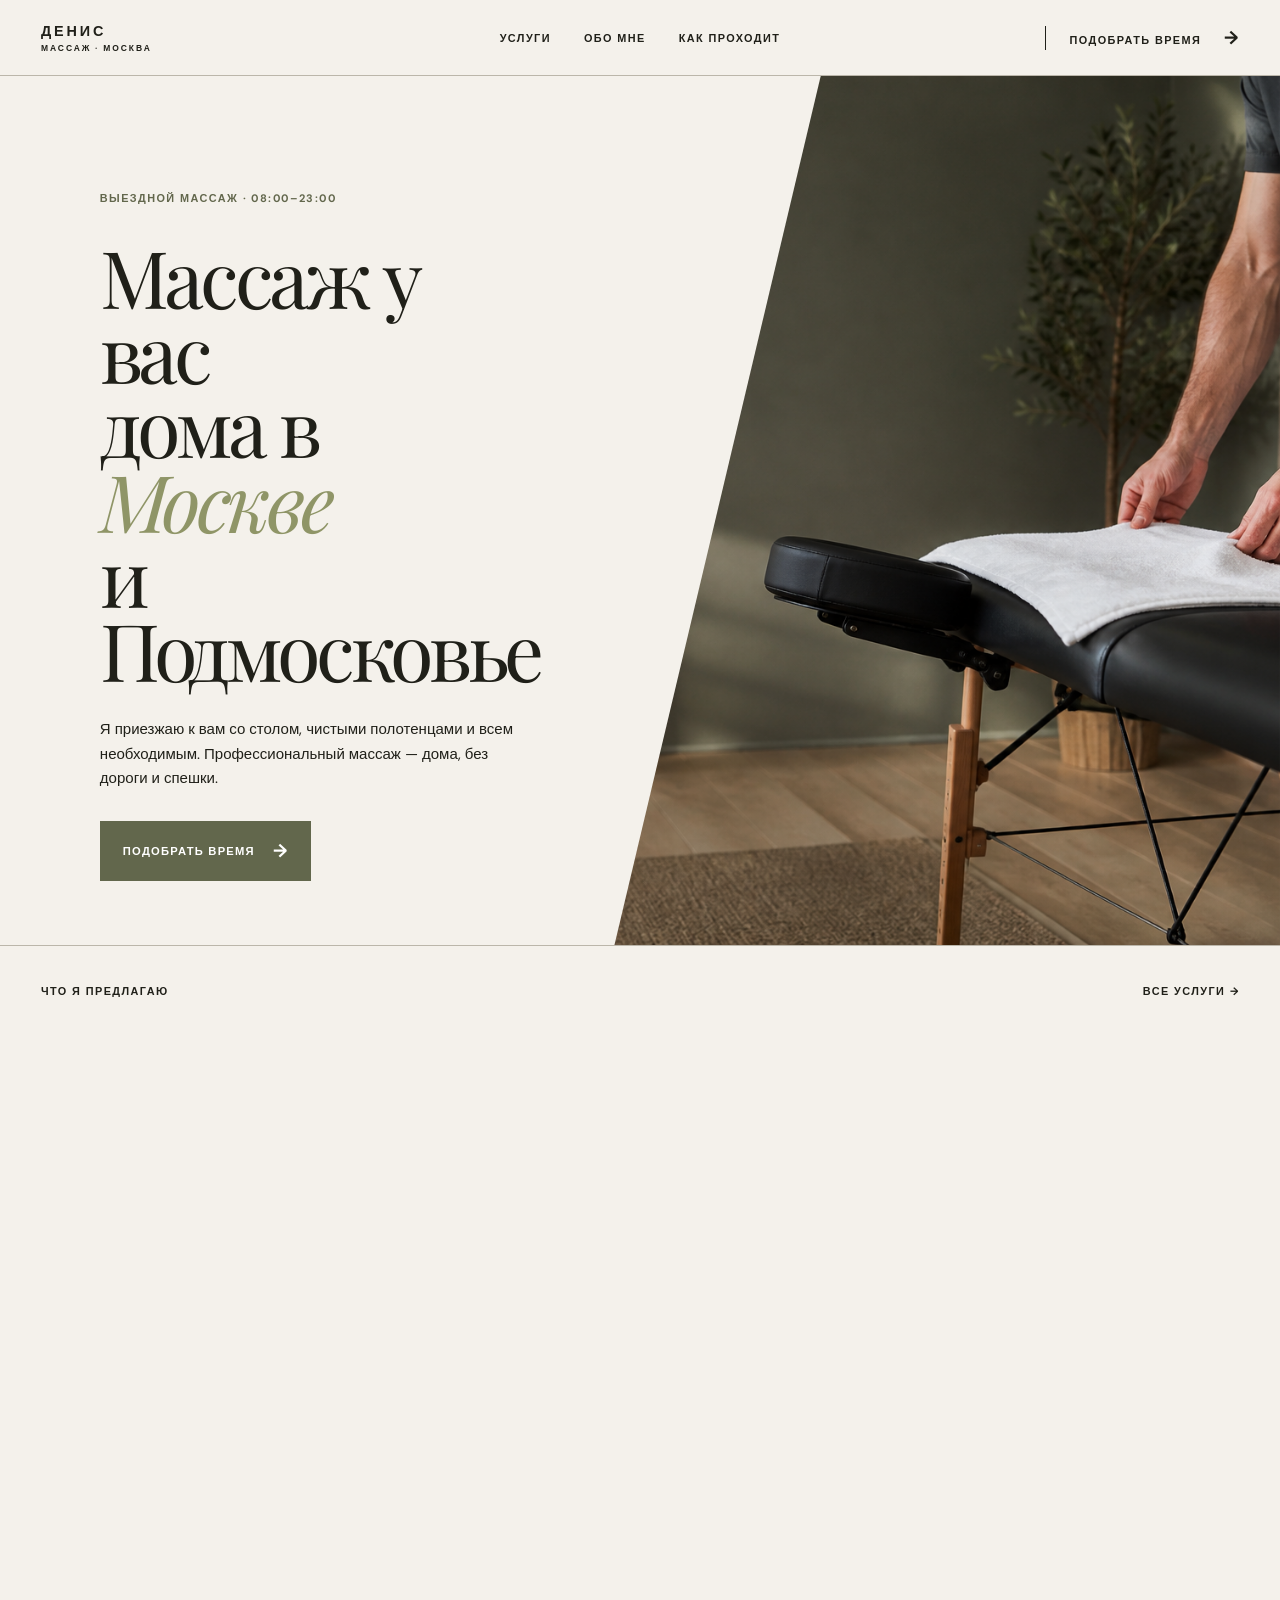
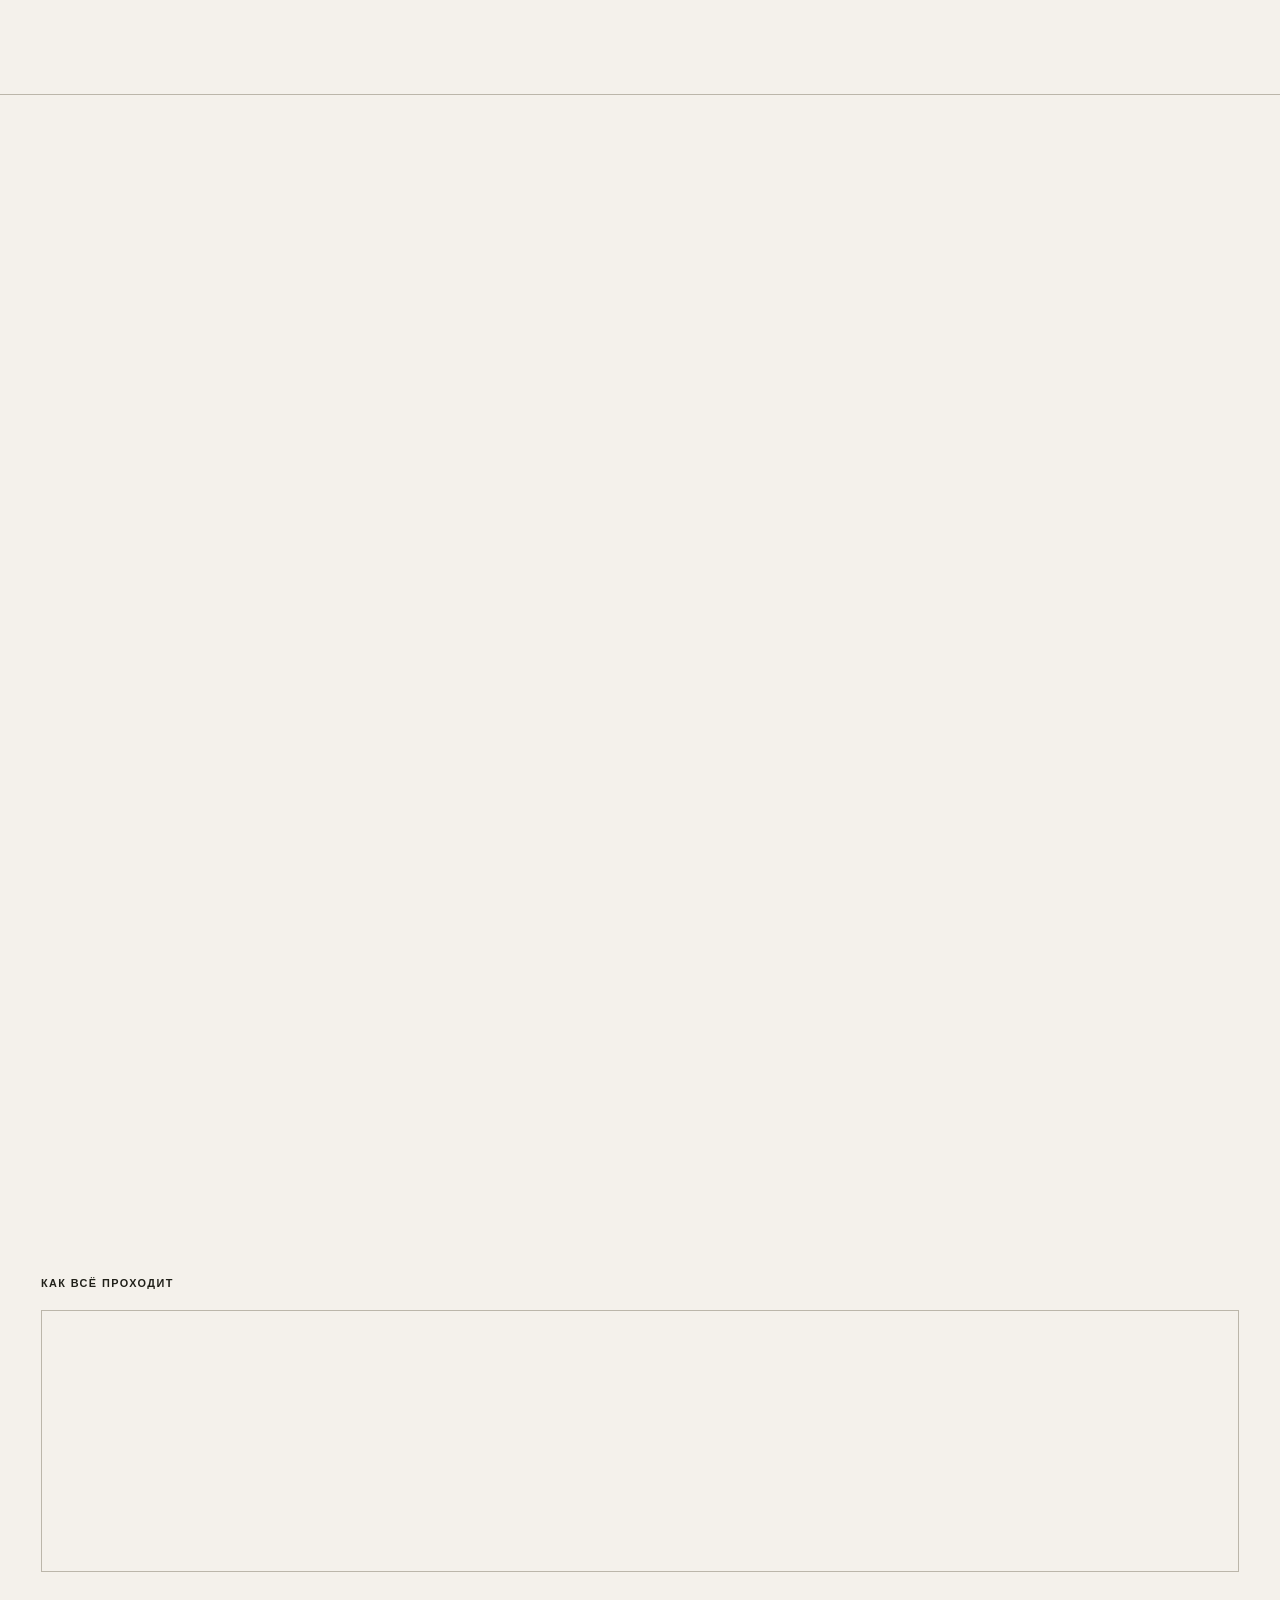
==== index.html @ c34b3ae1 "Publish Denis massage landing page" ====
<!DOCTYPE html>
<html lang="ru">
<head>
  <meta charset="UTF-8">
  <meta name="viewport" content="width=device-width, initial-scale=1.0">
  <meta http-equiv="refresh" content="0; url=variants/v4/">
  <title>Денис — массаж с выездом по Москве</title>
  <link rel="preconnect" href="https://fonts.googleapis.com">
  <link rel="preconnect" href="https://fonts.gstatic.com" crossorigin>
  <link href="https://fonts.googleapis.com/css2?family=Inter:wght@300;400;500;600&display=swap" rel="stylesheet">
  <style>
    * {
      margin: 0;
      padding: 0;
      box-sizing: border-box;
    }

    body {
      font-family: 'Inter', -apple-system, BlinkMacSystemFont, sans-serif;
      background: #F5F1ED;
      min-height: 100vh;
      display: flex;
      align-items: center;
      justify-content: center;
      padding: 2rem;
    }

    .container {
      max-width: 1200px;
      width: 100%;
    }

    .header {
      text-align: center;
      margin-bottom: 4rem;
    }

    .header h1 {
      font-size: clamp(2rem, 5vw, 3.5rem);
      font-weight: 300;
      letter-spacing: -0.02em;
      margin-bottom: 1rem;
      color: #2C2C2C;
    }

    .header p {
      font-size: 1.1rem;
      color: #6B6B6B;
      line-height: 1.6;
    }

    .variants-grid {
      display: grid;
      grid-template-columns: repeat(auto-fit, minmax(320px, 1fr));
      gap: 2rem;
      margin-bottom: 3rem;
    }

    .variant-card {
      background: white;
      border-radius: 20px;
      overflow: hidden;
      box-shadow: 0 4px 24px rgba(0, 0, 0, 0.08);
      transition: transform 0.3s cubic-bezier(.22,1,.36,1), box-shadow 0.3s cubic-bezier(.22,1,.36,1);
      text-decoration: none;
      color: inherit;
    }

    .variant-card:hover {
      transform: translateY(-8px);
      box-shadow: 0 12px 40px rgba(0, 0, 0, 0.12);
    }

    .variant-preview {
      width: 100%;
      height: 240px;
      background: linear-gradient(135deg, #7A9B8E 0%, #5F7D71 100%);
      display: flex;
      align-items: center;
      justify-content: center;
      position: relative;
      overflow: hidden;
    }

    .variant-preview::before {
      content: '';
      position: absolute;
      inset: 0;
      background: url('data:image/svg+xml,<svg width="100" height="100" xmlns="http://www.w3.org/2000/svg"><rect width="100" height="100" fill="none" stroke="rgba(255,255,255,0.1)" stroke-width="2"/></svg>');
      opacity: 0.3;
    }

    .variant-number {
      font-size: 5rem;
      font-weight: 300;
      color: white;
      opacity: 0.9;
      position: relative;
      z-index: 1;
    }

    .variant-info {
      padding: 2rem;
    }

    .variant-title {
      font-size: 1.5rem;
      font-weight: 600;
      margin-bottom: 0.5rem;
      color: #2C2C2C;
    }

    .variant-description {
      font-size: 0.95rem;
      color: #6B6B6B;
      line-height: 1.6;
      margin-bottom: 1.5rem;
    }

    .variant-features {
      display: flex;
      flex-wrap: wrap;
      gap: 0.5rem;
    }

    .feature-tag {
      padding: 0.4rem 0.8rem;
      background: #E8E3DD;
      border-radius: 999px;
      font-size: 0.75rem;
      font-weight: 500;
      color: #2C2C2C;
    }

    .footer-note {
      text-align: center;
      color: #9A9A9A;
      font-size: 0.9rem;
    }

    .footer-note a {
      color: #7A9B8E;
      text-decoration: none;
      font-weight: 500;
    }

    .footer-note a:hover {
      text-decoration: underline;
    }

    @media (max-width: 768px) {
      .variants-grid {
        grid-template-columns: 1fr;
      }
    }
  </style>
</head>
<body>
  <p style="font-family: sans-serif; padding: 24px;">Открываю сайт Дениса… <a href="variants/v4/">Перейти, если страница не открылась автоматически</a></p>
  <div class="container">
    <div class="header">
      <h1>Массаж на дому — Москва</h1>
      <p>Выберите один из трёх вариантов дизайна сайта.<br>Каждый вариант принципиально отличается по композиции и подаче.</p>
    </div>

    <div class="variants-grid">
      <a href="variants/v4/index.html" class="variant-card">
        <div class="variant-preview" style="background: linear-gradient(135deg, rgba(32,32,25,.25), rgba(32,32,25,.05)), url('assets/denis-massage/hero-01.png'); background-size: cover; background-position: center;">
          <div class="variant-number">V4</div>
        </div>
        <div class="variant-info">
          <h3 class="variant-title">Редакционный массаж</h3>
          <p class="variant-description">Новый вариант по композиции референса: светлая сетка, тонкие линии и выразительная типографика.</p>
          <div class="variant-features"><span class="feature-tag">Новая страница</span><span class="feature-tag">Редакционная сетка</span></div>
        </div>
      </a>
      <!-- Variant 1 -->
      <a href="variants/v1/index.html" class="variant-card">
        <div class="variant-preview" style="background: linear-gradient(135deg, rgba(0,0,0,0.4) 0%, rgba(0,0,0,0.2) 100%), url('https://images.unsplash.com/photo-1544161515-4ab6ce6db874?w=600&q=80'); background-size: cover; background-position: center;">
          <div class="variant-number">V1</div>
        </div>
        <div class="variant-info">
          <h3 class="variant-title">Природа и спокойствие</h3>
          <p class="variant-description">Full-screen hero с залипающим фоном, текст в углу, glassmorphism карточки. Акцент на природу и расслабление.</p>
          <div class="variant-features">
            <span class="feature-tag">Hero 180vh</span>
            <span class="feature-tag">Glassmorphism</span>
            <span class="feature-tag">Progress dots</span>
            <span class="feature-tag">Минимализм</span>
          </div>
        </div>
      </a>

      <!-- Variant 2 -->
      <a href="variants/v2/index.html" class="variant-card">
        <div class="variant-preview" style="background: #7A9B8E;">
          <div class="variant-number">V2</div>
        </div>
        <div class="variant-info">
          <h3 class="variant-title">Динамичная сетка</h3>
          <p class="variant-description">Bento-grid hero, карточная структура, testimonial marquee. Современный и энергичный подход с акцентом на визуал.</p>
          <div class="variant-features">
            <span class="feature-tag">Bento Grid</span>
            <span class="feature-tag">Fixed Header</span>
            <span class="feature-tag">Marquee</span>
            <span class="feature-tag">Динамика</span>
          </div>
        </div>
      </a>

      <!-- Variant 3 -->
      <a href="variants/v3/index.html" class="variant-card">
        <div class="variant-preview" style="background: linear-gradient(135deg, #D4B896 0%, #7A9B8E 100%);">
          <div class="variant-number">V3</div>
        </div>
        <div class="variant-info">
          <h3 class="variant-title">Элегантная типографика</h3>
          <p class="variant-description">Split-screen hero, крупная типографика, чистые линии. Премиальный и утончённый дизайн с фокусом на текст.</p>
          <div class="variant-features">
            <span class="feature-tag">Split Hero</span>
            <span class="feature-tag">Pills Nav</span>
            <span class="feature-tag">Timeline</span>
            <span class="feature-tag">Элегантность</span>
          </div>
        </div>
      </a>
    </div>

    <div class="footer-note">
      <p>Все варианты следуют единой <a href="DESIGN.md">дизайн-системе</a> и <a href="PRODUCT.md">продуктовой стратегии</a></p>
    </div>
  </div>
</body>
</html>
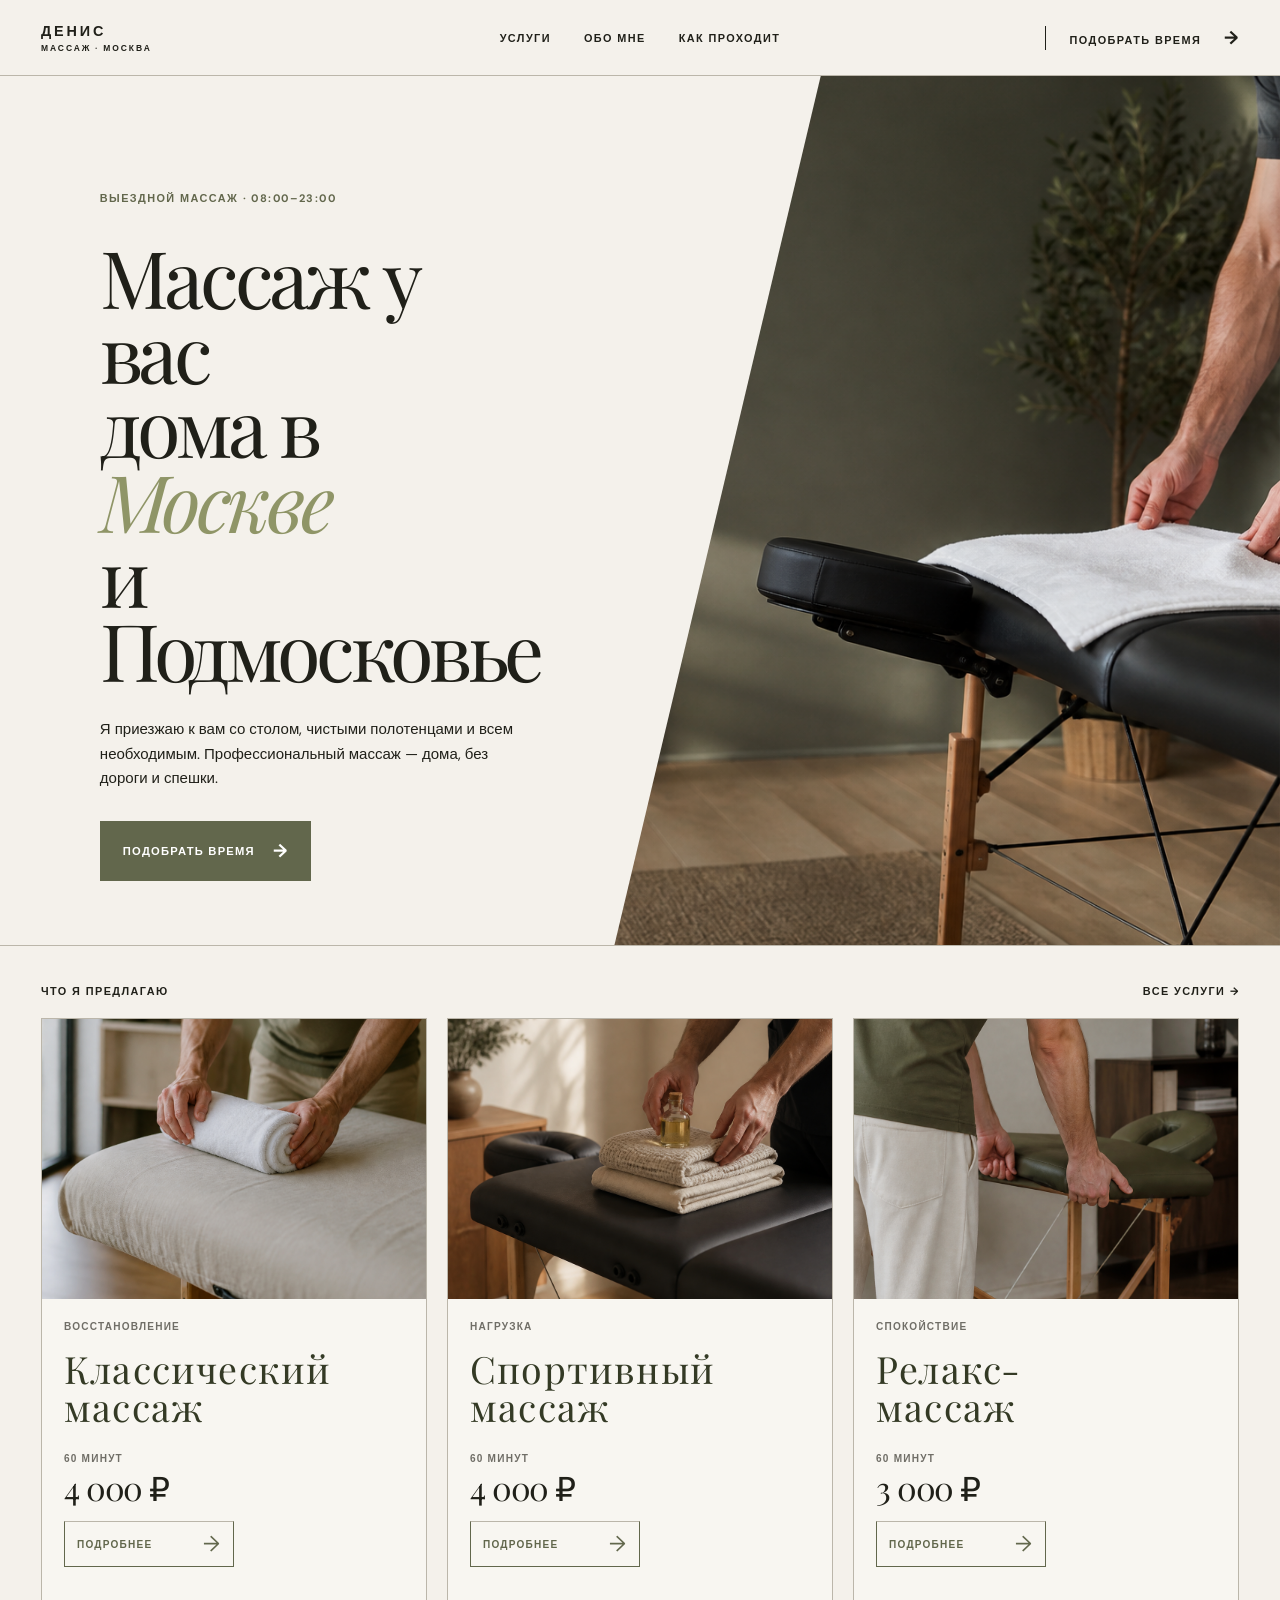
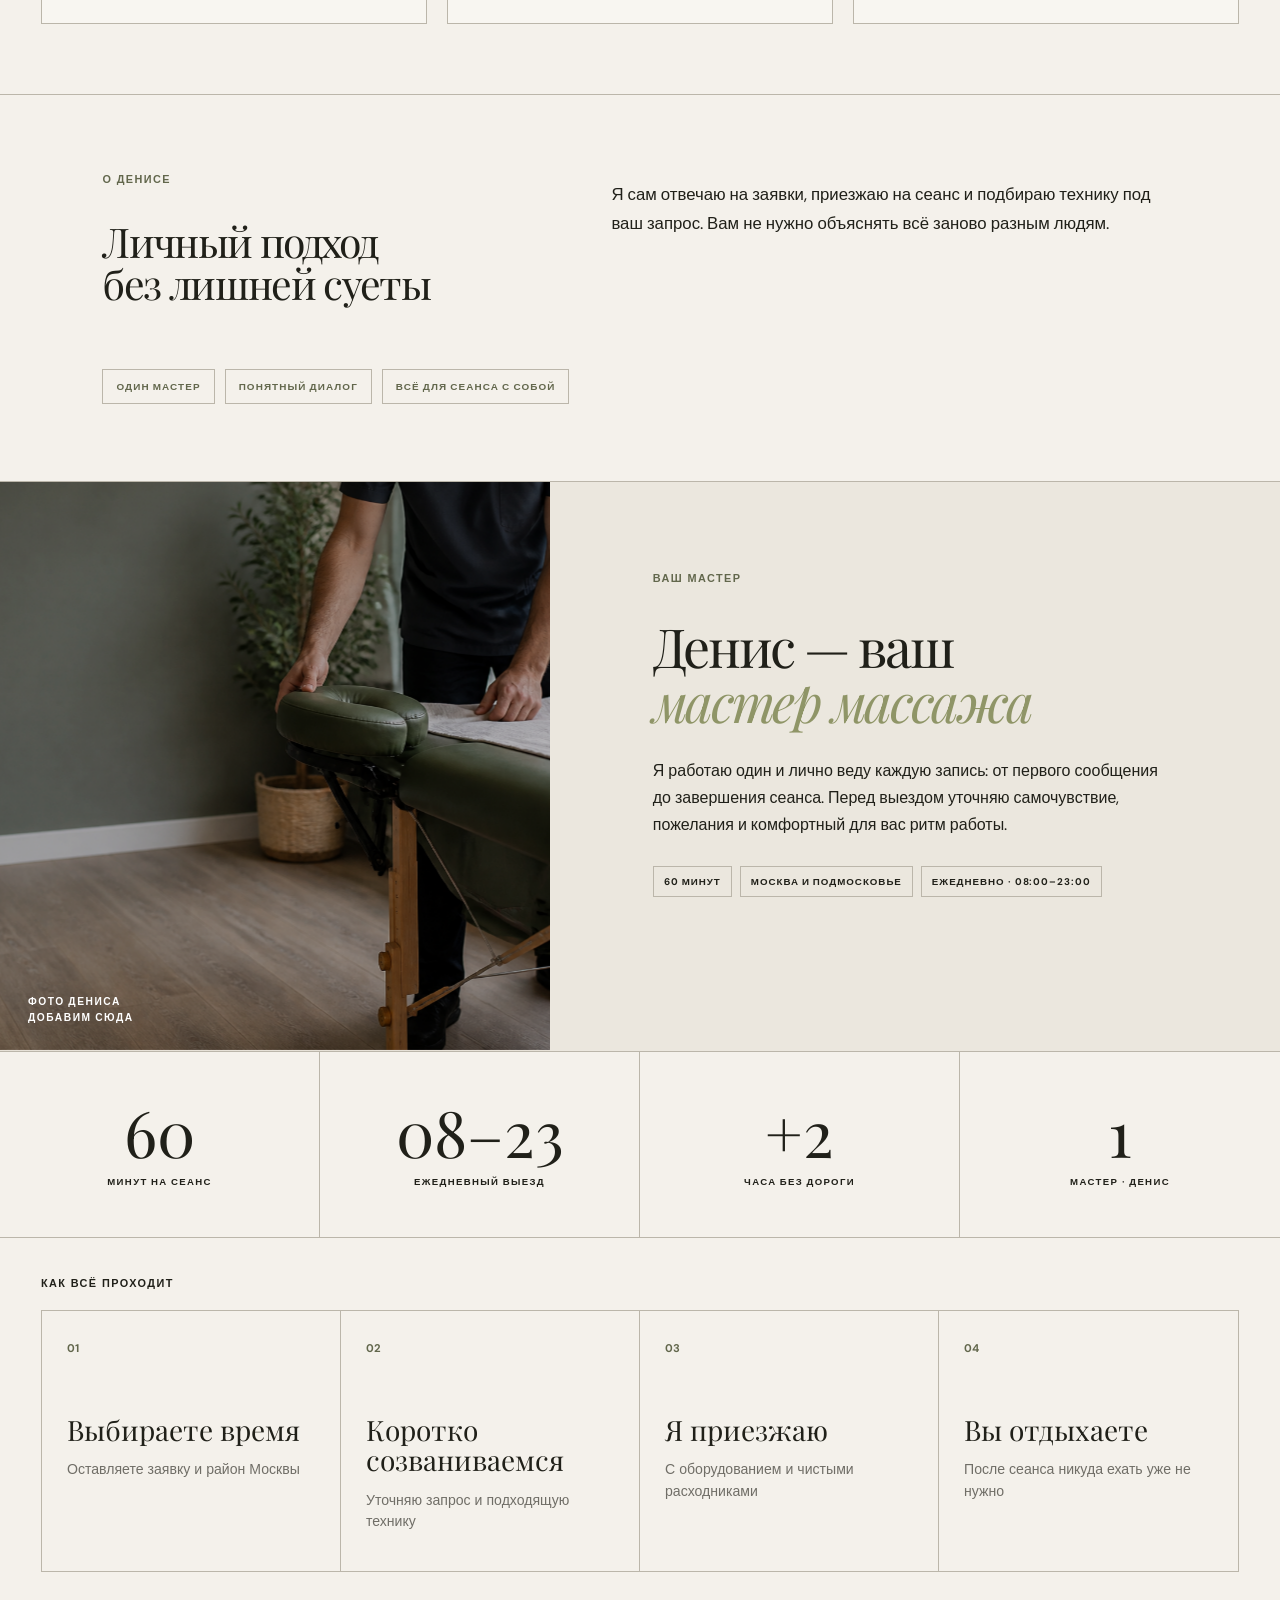
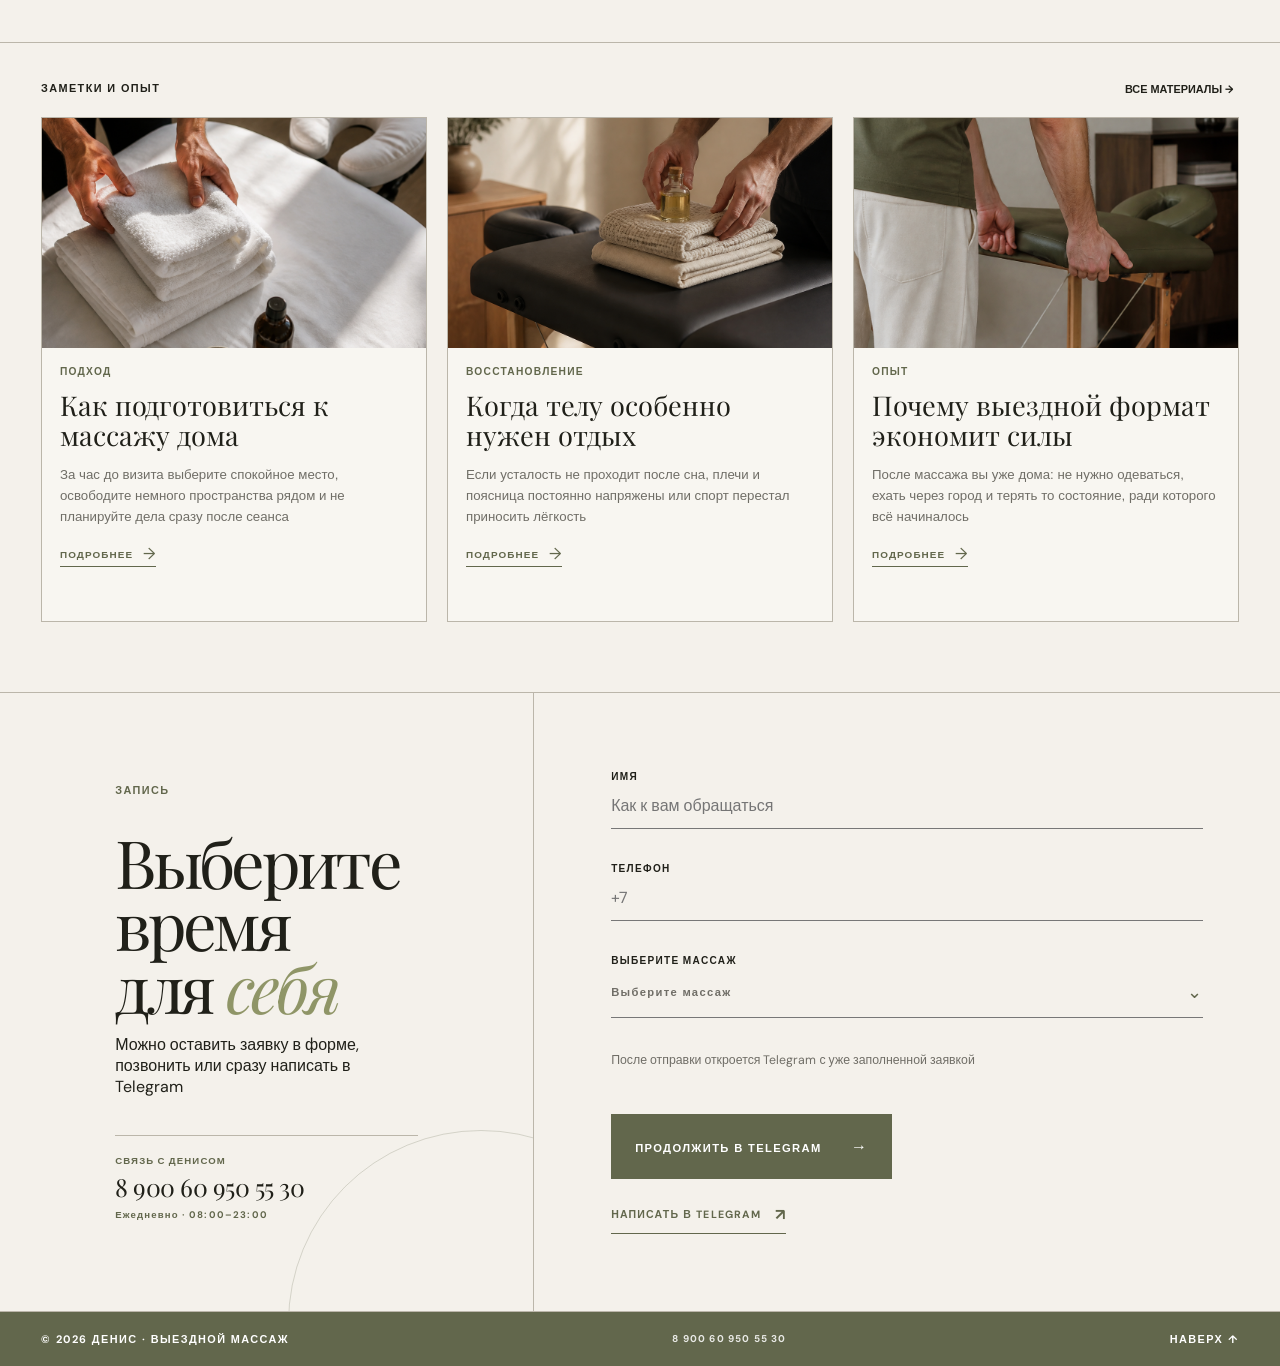
==== commit b3992b98: "Open the main V4 site from the public URL" ====
--- a/index.html
+++ b/index.html
@@ -4,231 +4,12 @@
   <meta charset="UTF-8">
   <meta name="viewport" content="width=device-width, initial-scale=1.0">
   <meta http-equiv="refresh" content="0; url=variants/v4/">
-  <title>Денис — массаж с выездом по Москве</title>
-  <link rel="preconnect" href="https://fonts.googleapis.com">
-  <link rel="preconnect" href="https://fonts.gstatic.com" crossorigin>
-  <link href="https://fonts.googleapis.com/css2?family=Inter:wght@300;400;500;600&display=swap" rel="stylesheet">
-  <style>
-    * {
-      margin: 0;
-      padding: 0;
-      box-sizing: border-box;
-    }
-
-    body {
-      font-family: 'Inter', -apple-system, BlinkMacSystemFont, sans-serif;
-      background: #F5F1ED;
-      min-height: 100vh;
-      display: flex;
-      align-items: center;
-      justify-content: center;
-      padding: 2rem;
-    }
-
-    .container {
-      max-width: 1200px;
-      width: 100%;
-    }
-
-    .header {
-      text-align: center;
-      margin-bottom: 4rem;
-    }
-
-    .header h1 {
-      font-size: clamp(2rem, 5vw, 3.5rem);
-      font-weight: 300;
-      letter-spacing: -0.02em;
-      margin-bottom: 1rem;
-      color: #2C2C2C;
-    }
-
-    .header p {
-      font-size: 1.1rem;
-      color: #6B6B6B;
-      line-height: 1.6;
-    }
-
-    .variants-grid {
-      display: grid;
-      grid-template-columns: repeat(auto-fit, minmax(320px, 1fr));
-      gap: 2rem;
-      margin-bottom: 3rem;
-    }
-
-    .variant-card {
-      background: white;
-      border-radius: 20px;
-      overflow: hidden;
-      box-shadow: 0 4px 24px rgba(0, 0, 0, 0.08);
-      transition: transform 0.3s cubic-bezier(.22,1,.36,1), box-shadow 0.3s cubic-bezier(.22,1,.36,1);
-      text-decoration: none;
-      color: inherit;
-    }
-
-    .variant-card:hover {
-      transform: translateY(-8px);
-      box-shadow: 0 12px 40px rgba(0, 0, 0, 0.12);
-    }
-
-    .variant-preview {
-      width: 100%;
-      height: 240px;
-      background: linear-gradient(135deg, #7A9B8E 0%, #5F7D71 100%);
-      display: flex;
-      align-items: center;
-      justify-content: center;
-      position: relative;
-      overflow: hidden;
-    }
-
-    .variant-preview::before {
-      content: '';
-      position: absolute;
-      inset: 0;
-      background: url('data:image/svg+xml,<svg width="100" height="100" xmlns="http://www.w3.org/2000/svg"><rect width="100" height="100" fill="none" stroke="rgba(255,255,255,0.1)" stroke-width="2"/></svg>');
-      opacity: 0.3;
-    }
-
-    .variant-number {
-      font-size: 5rem;
-      font-weight: 300;
-      color: white;
-      opacity: 0.9;
-      position: relative;
-      z-index: 1;
-    }
-
-    .variant-info {
-      padding: 2rem;
-    }
-
-    .variant-title {
-      font-size: 1.5rem;
-      font-weight: 600;
-      margin-bottom: 0.5rem;
-      color: #2C2C2C;
-    }
-
-    .variant-description {
-      font-size: 0.95rem;
-      color: #6B6B6B;
-      line-height: 1.6;
-      margin-bottom: 1.5rem;
-    }
-
-    .variant-features {
-      display: flex;
-      flex-wrap: wrap;
-      gap: 0.5rem;
-    }
-
-    .feature-tag {
-      padding: 0.4rem 0.8rem;
-      background: #E8E3DD;
-      border-radius: 999px;
-      font-size: 0.75rem;
-      font-weight: 500;
-      color: #2C2C2C;
-    }
-
-    .footer-note {
-      text-align: center;
-      color: #9A9A9A;
-      font-size: 0.9rem;
-    }
-
-    .footer-note a {
-      color: #7A9B8E;
-      text-decoration: none;
-      font-weight: 500;
-    }
-
-    .footer-note a:hover {
-      text-decoration: underline;
-    }
-
-    @media (max-width: 768px) {
-      .variants-grid {
-        grid-template-columns: 1fr;
-      }
-    }
-  </style>
+  <title>Денис — массаж с выездом по Москве и Подмосковью</title>
+  <script>
+    window.location.replace('./variants/v4/');
+  </script>
 </head>
 <body>
-  <p style="font-family: sans-serif; padding: 24px;">Открываю сайт Дениса… <a href="variants/v4/">Перейти, если страница не открылась автоматически</a></p>
-  <div class="container">
-    <div class="header">
-      <h1>Массаж на дому — Москва</h1>
-      <p>Выберите один из трёх вариантов дизайна сайта.<br>Каждый вариант принципиально отличается по композиции и подаче.</p>
-    </div>
-
-    <div class="variants-grid">
-      <a href="variants/v4/index.html" class="variant-card">
-        <div class="variant-preview" style="background: linear-gradient(135deg, rgba(32,32,25,.25), rgba(32,32,25,.05)), url('assets/denis-massage/hero-01.png'); background-size: cover; background-position: center;">
-          <div class="variant-number">V4</div>
-        </div>
-        <div class="variant-info">
-          <h3 class="variant-title">Редакционный массаж</h3>
-          <p class="variant-description">Новый вариант по композиции референса: светлая сетка, тонкие линии и выразительная типографика.</p>
-          <div class="variant-features"><span class="feature-tag">Новая страница</span><span class="feature-tag">Редакционная сетка</span></div>
-        </div>
-      </a>
-      <!-- Variant 1 -->
-      <a href="variants/v1/index.html" class="variant-card">
-        <div class="variant-preview" style="background: linear-gradient(135deg, rgba(0,0,0,0.4) 0%, rgba(0,0,0,0.2) 100%), url('https://images.unsplash.com/photo-1544161515-4ab6ce6db874?w=600&q=80'); background-size: cover; background-position: center;">
-          <div class="variant-number">V1</div>
-        </div>
-        <div class="variant-info">
-          <h3 class="variant-title">Природа и спокойствие</h3>
-          <p class="variant-description">Full-screen hero с залипающим фоном, текст в углу, glassmorphism карточки. Акцент на природу и расслабление.</p>
-          <div class="variant-features">
-            <span class="feature-tag">Hero 180vh</span>
-            <span class="feature-tag">Glassmorphism</span>
-            <span class="feature-tag">Progress dots</span>
-            <span class="feature-tag">Минимализм</span>
-          </div>
-        </div>
-      </a>
-
-      <!-- Variant 2 -->
-      <a href="variants/v2/index.html" class="variant-card">
-        <div class="variant-preview" style="background: #7A9B8E;">
-          <div class="variant-number">V2</div>
-        </div>
-        <div class="variant-info">
-          <h3 class="variant-title">Динамичная сетка</h3>
-          <p class="variant-description">Bento-grid hero, карточная структура, testimonial marquee. Современный и энергичный подход с акцентом на визуал.</p>
-          <div class="variant-features">
-            <span class="feature-tag">Bento Grid</span>
-            <span class="feature-tag">Fixed Header</span>
-            <span class="feature-tag">Marquee</span>
-            <span class="feature-tag">Динамика</span>
-          </div>
-        </div>
-      </a>
-
-      <!-- Variant 3 -->
-      <a href="variants/v3/index.html" class="variant-card">
-        <div class="variant-preview" style="background: linear-gradient(135deg, #D4B896 0%, #7A9B8E 100%);">
-          <div class="variant-number">V3</div>
-        </div>
-        <div class="variant-info">
-          <h3 class="variant-title">Элегантная типографика</h3>
-          <p class="variant-description">Split-screen hero, крупная типографика, чистые линии. Премиальный и утончённый дизайн с фокусом на текст.</p>
-          <div class="variant-features">
-            <span class="feature-tag">Split Hero</span>
-            <span class="feature-tag">Pills Nav</span>
-            <span class="feature-tag">Timeline</span>
-            <span class="feature-tag">Элегантность</span>
-          </div>
-        </div>
-      </a>
-    </div>
-
-    <div class="footer-note">
-      <p>Все варианты следуют единой <a href="DESIGN.md">дизайн-системе</a> и <a href="PRODUCT.md">продуктовой стратегии</a></p>
-    </div>
-  </div>
+  <p>Открываю сайт Дениса… <a href="variants/v4/">Перейти к сайту</a></p>
 </body>
 </html>
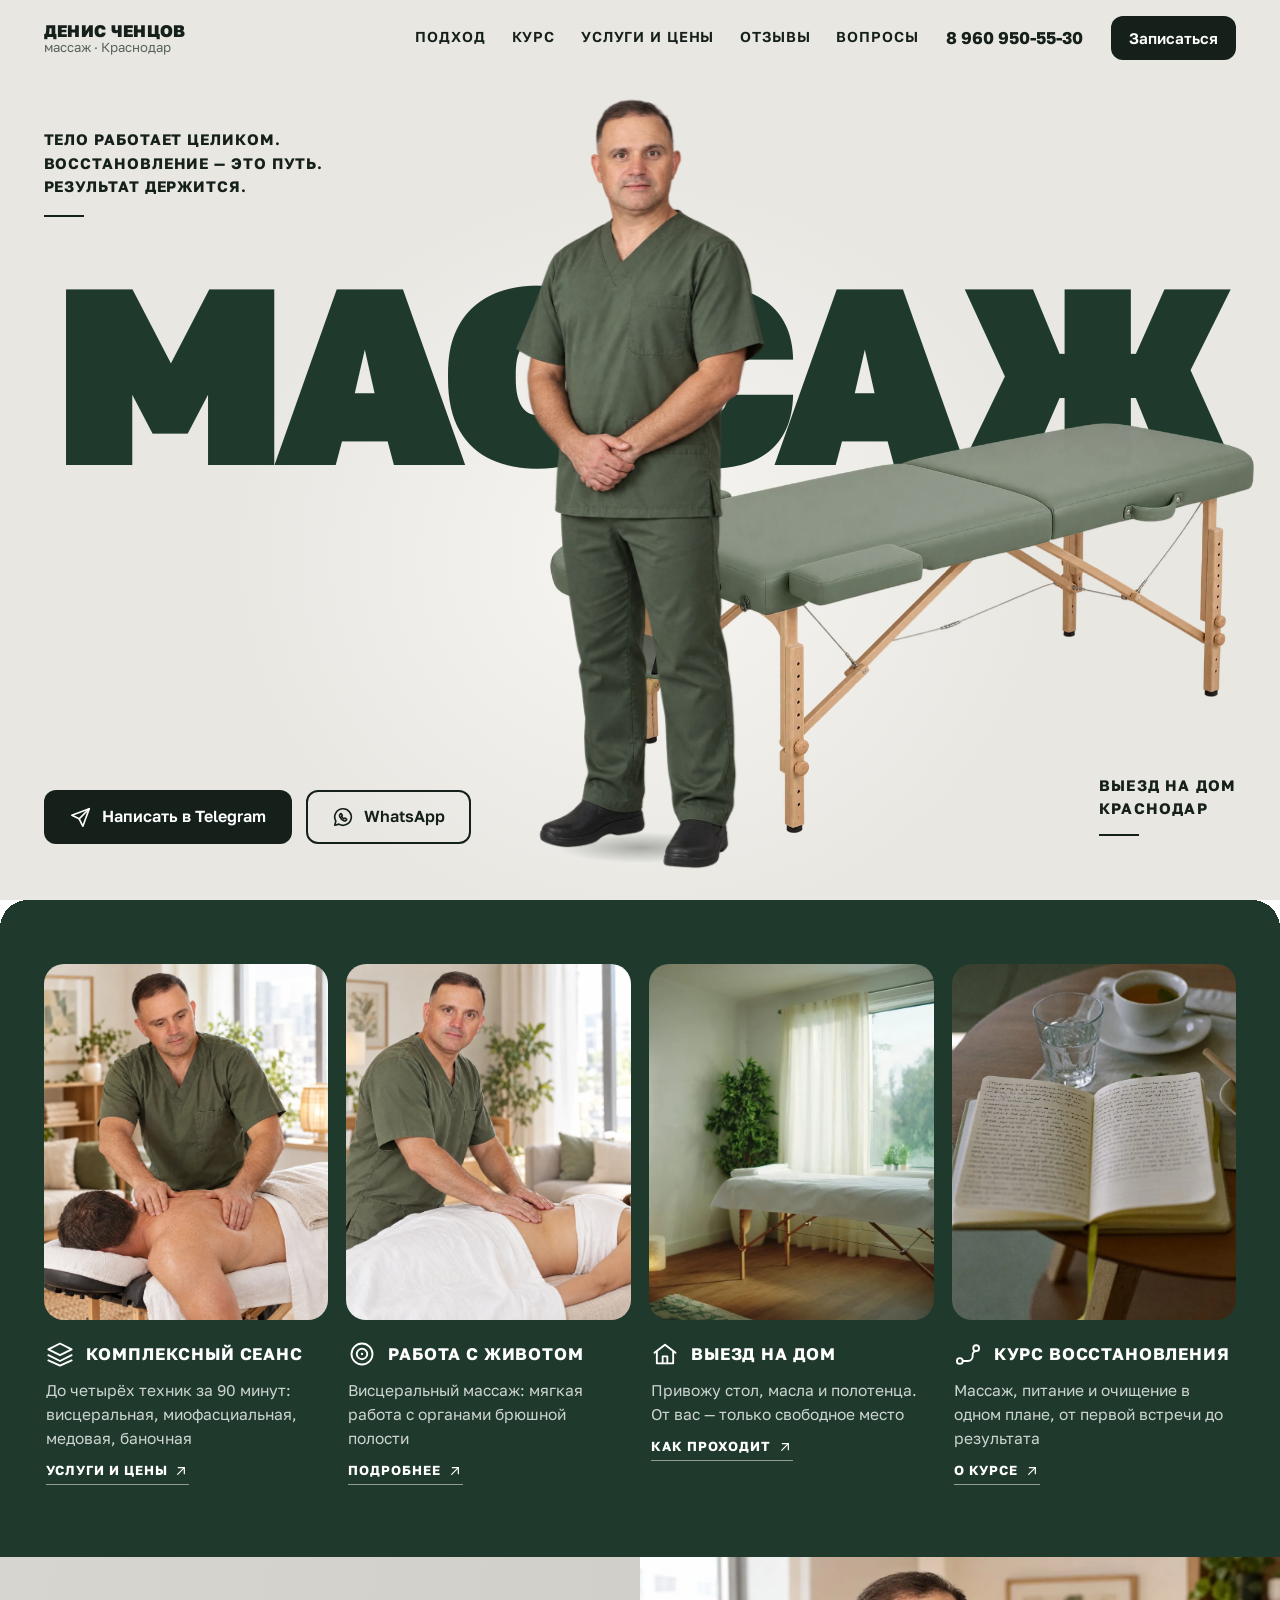
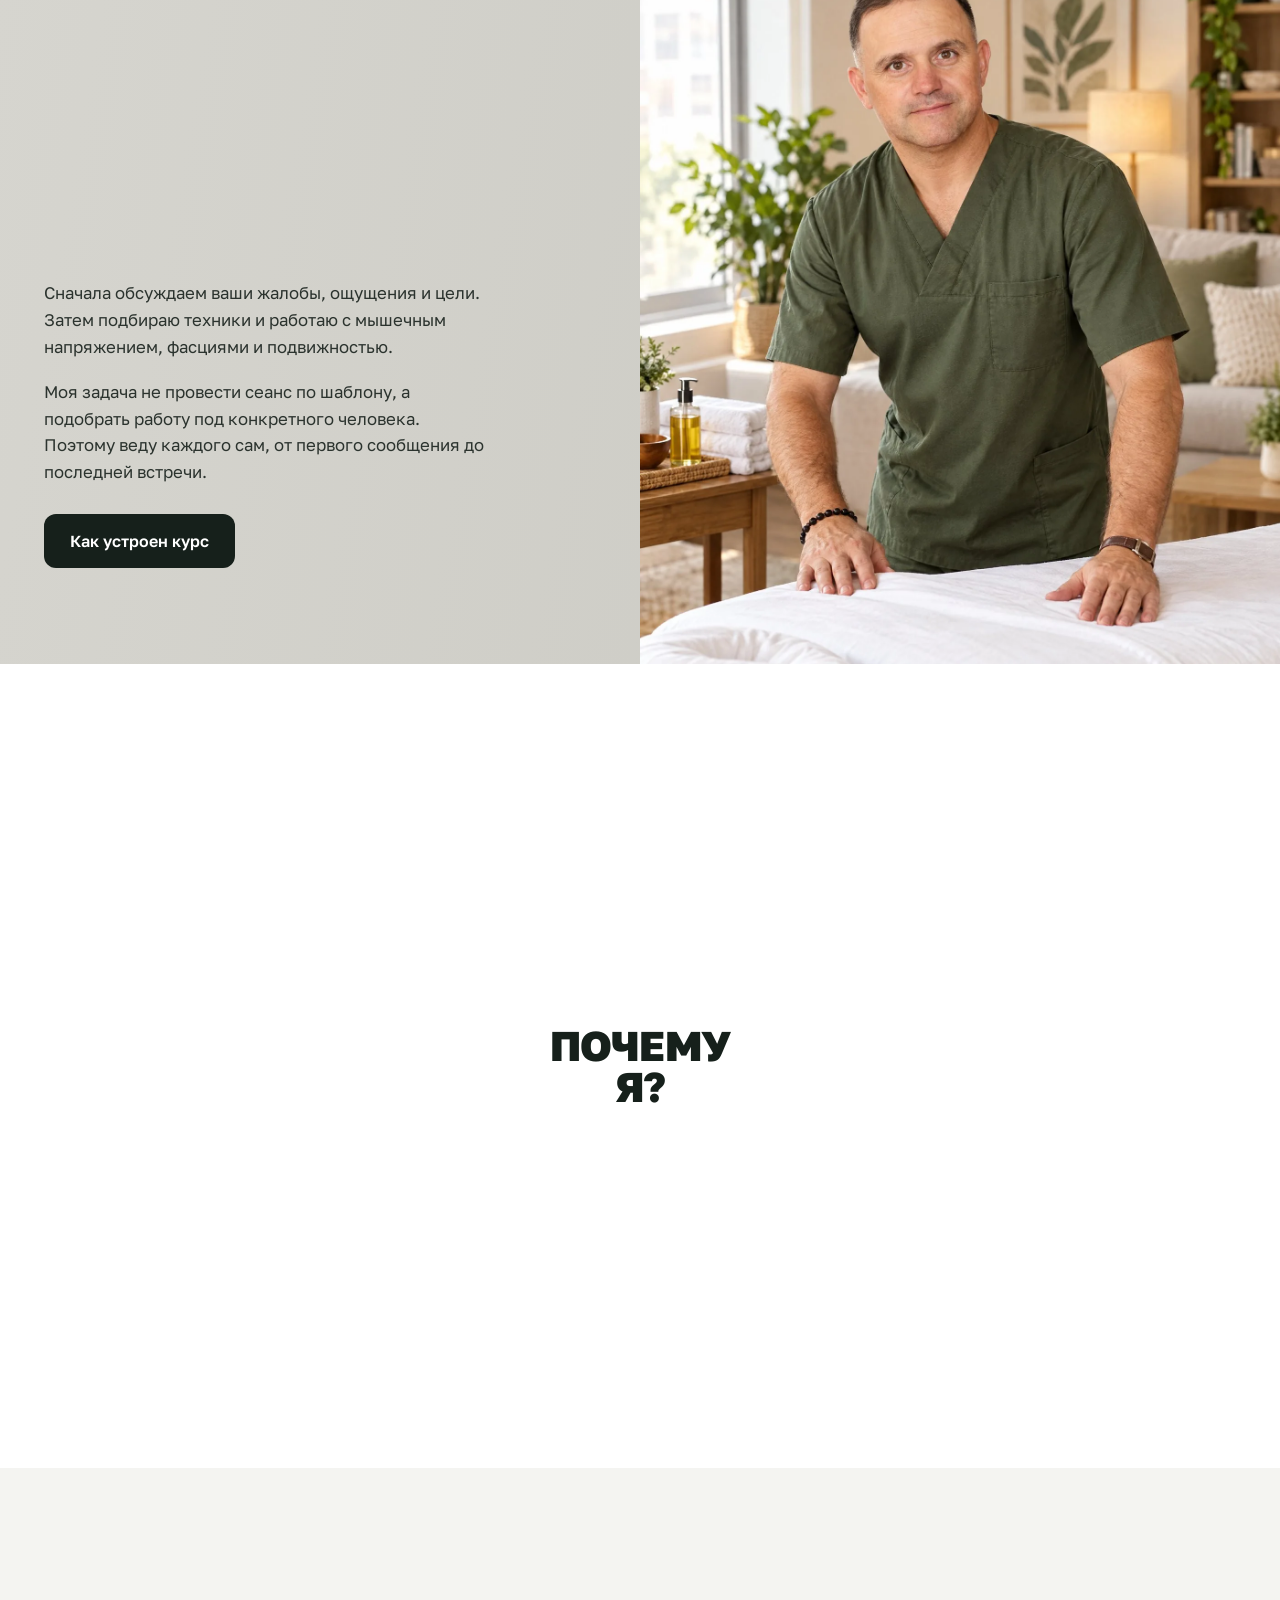
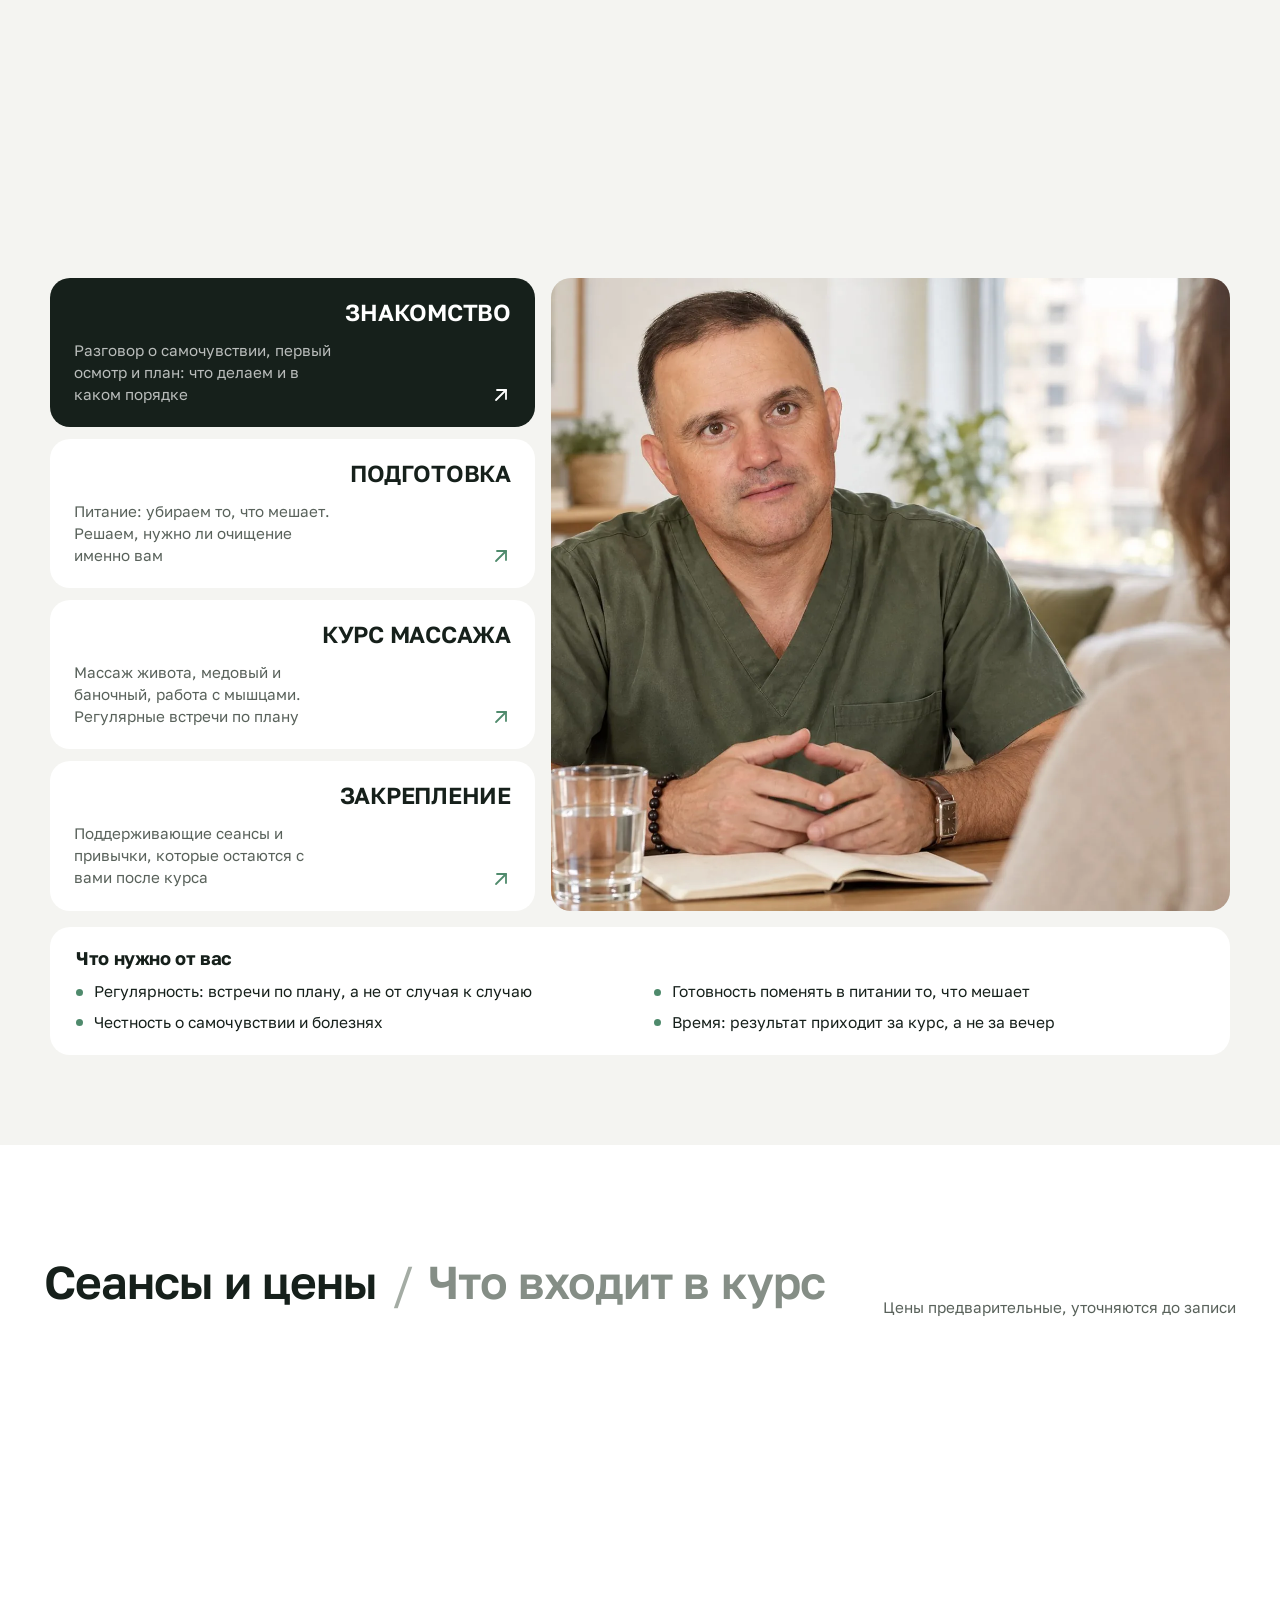
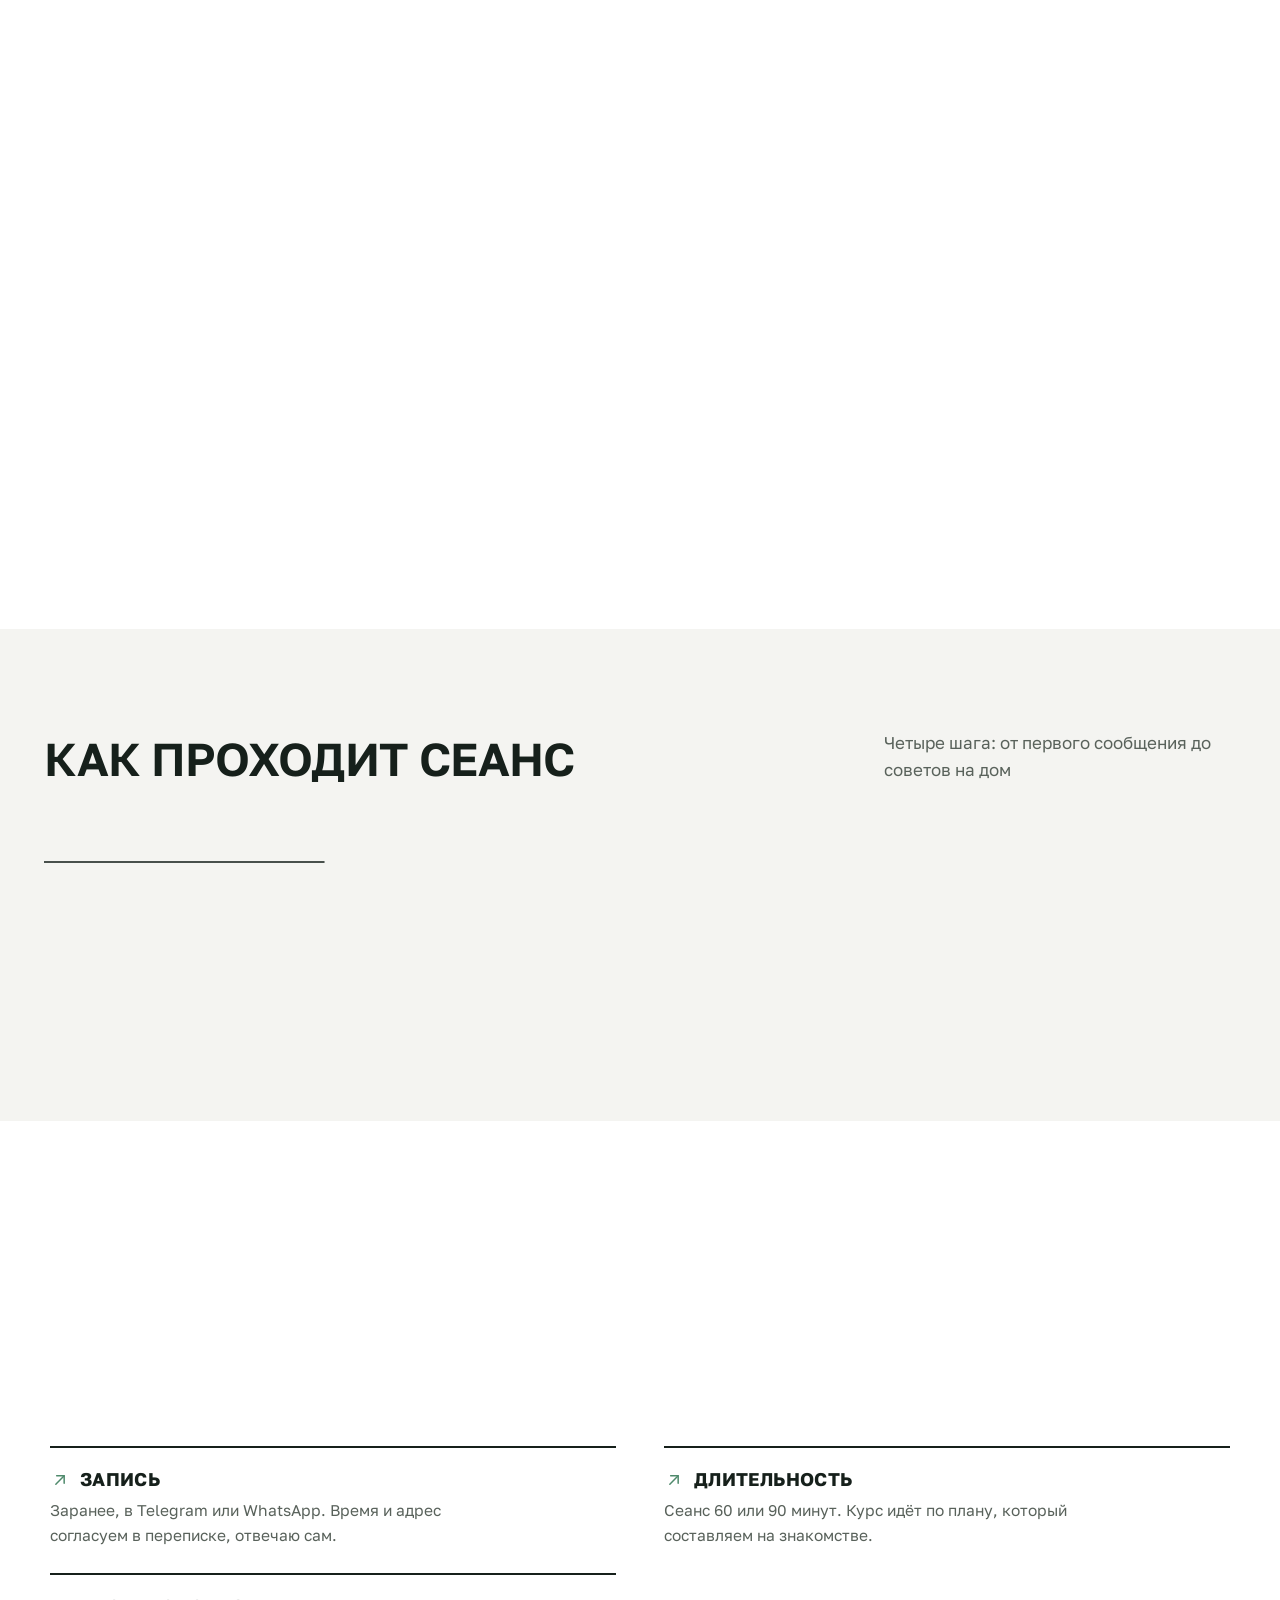
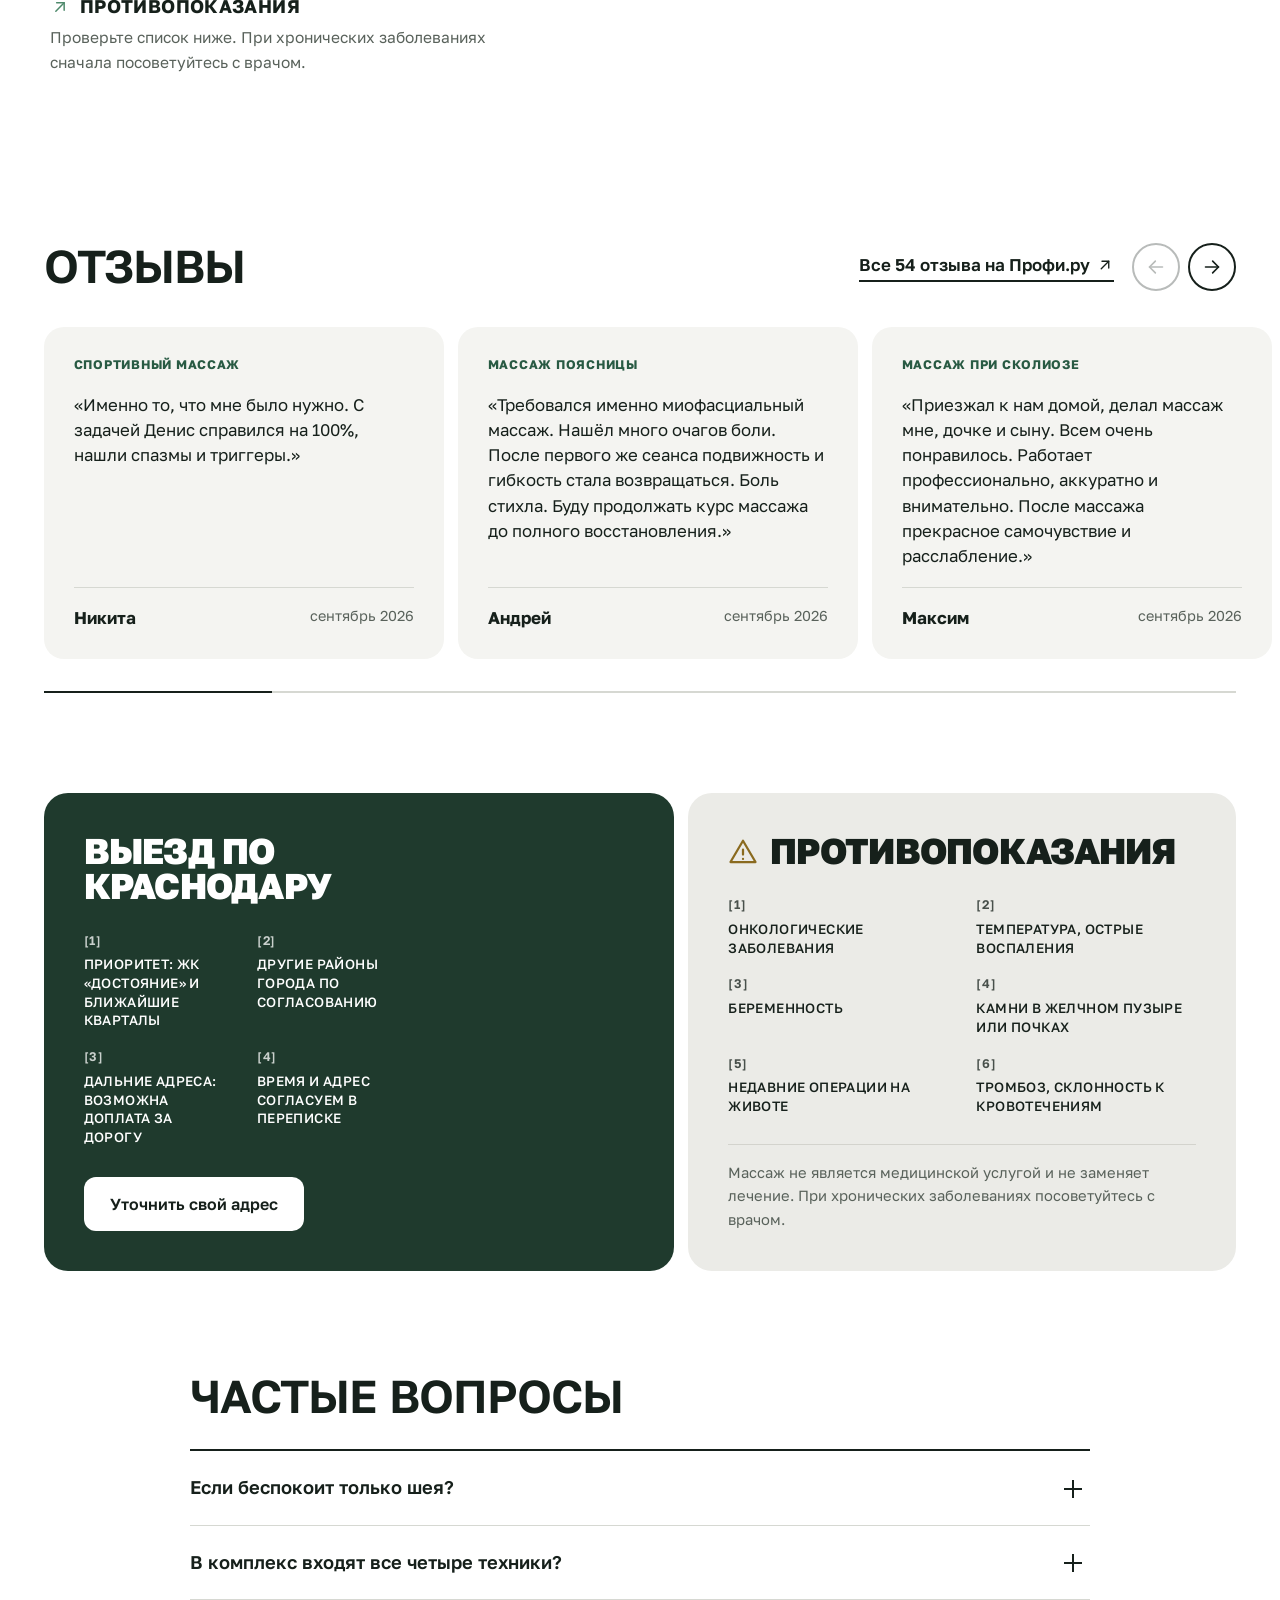
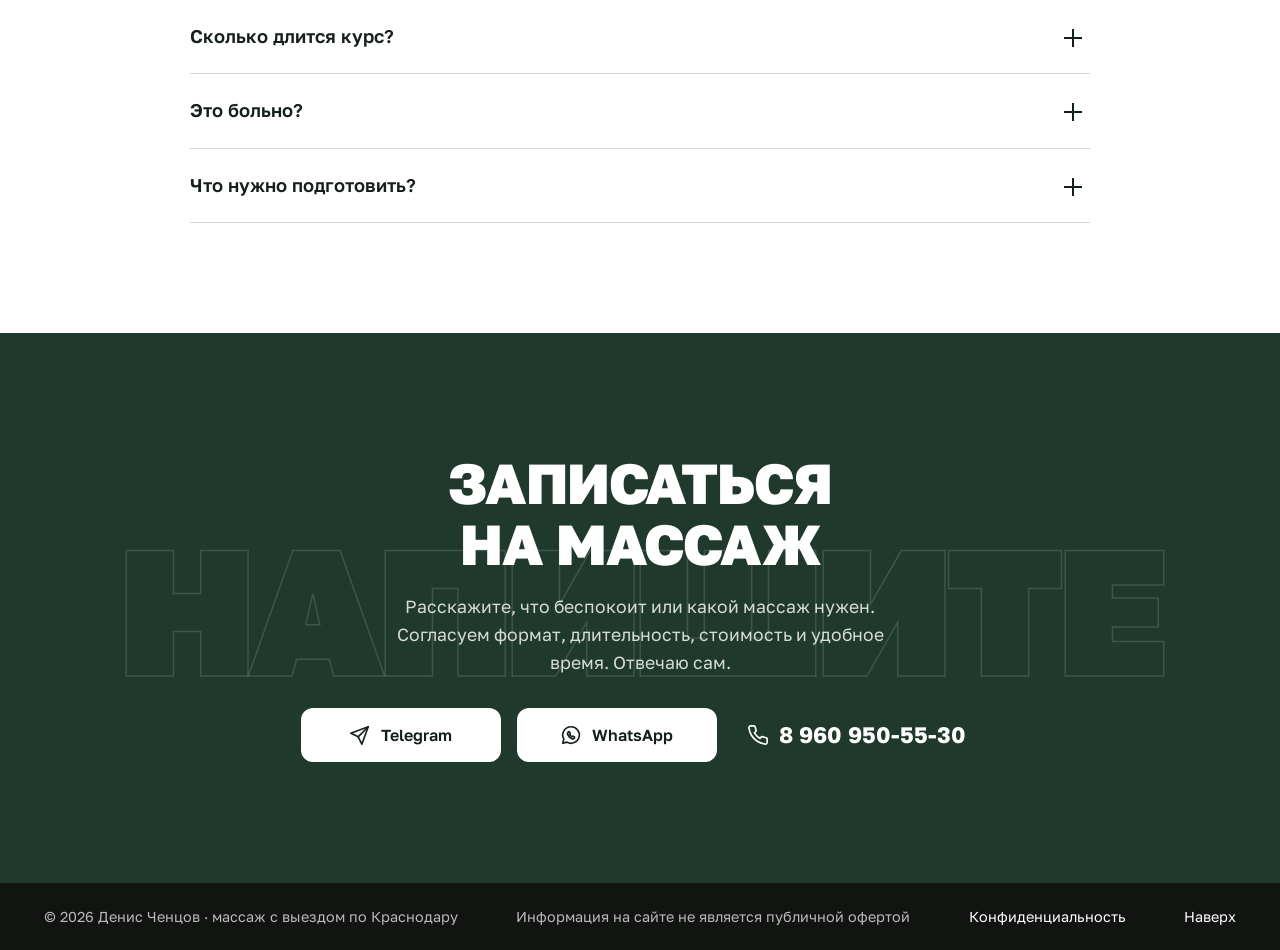
==== commit c68d71bc: "Security pass, favicon, loader, WebP photos, Denis in all photos, reviews carousel, terms block Co-A" ====
--- a/index.html
+++ b/index.html
@@ -4,7 +4,7 @@
   <meta charset="UTF-8">
   <meta name="viewport" content="width=device-width, initial-scale=1.0">
   <meta http-equiv="refresh" content="0; url=variants/v4/">
-  <title>Денис — массаж с выездом по Москве и Подмосковью</title>
+  <title>Денис Ченцов — массаж с выездом на дом в Краснодаре</title>
   <script>
     window.location.replace('./variants/v4/');
   </script>
